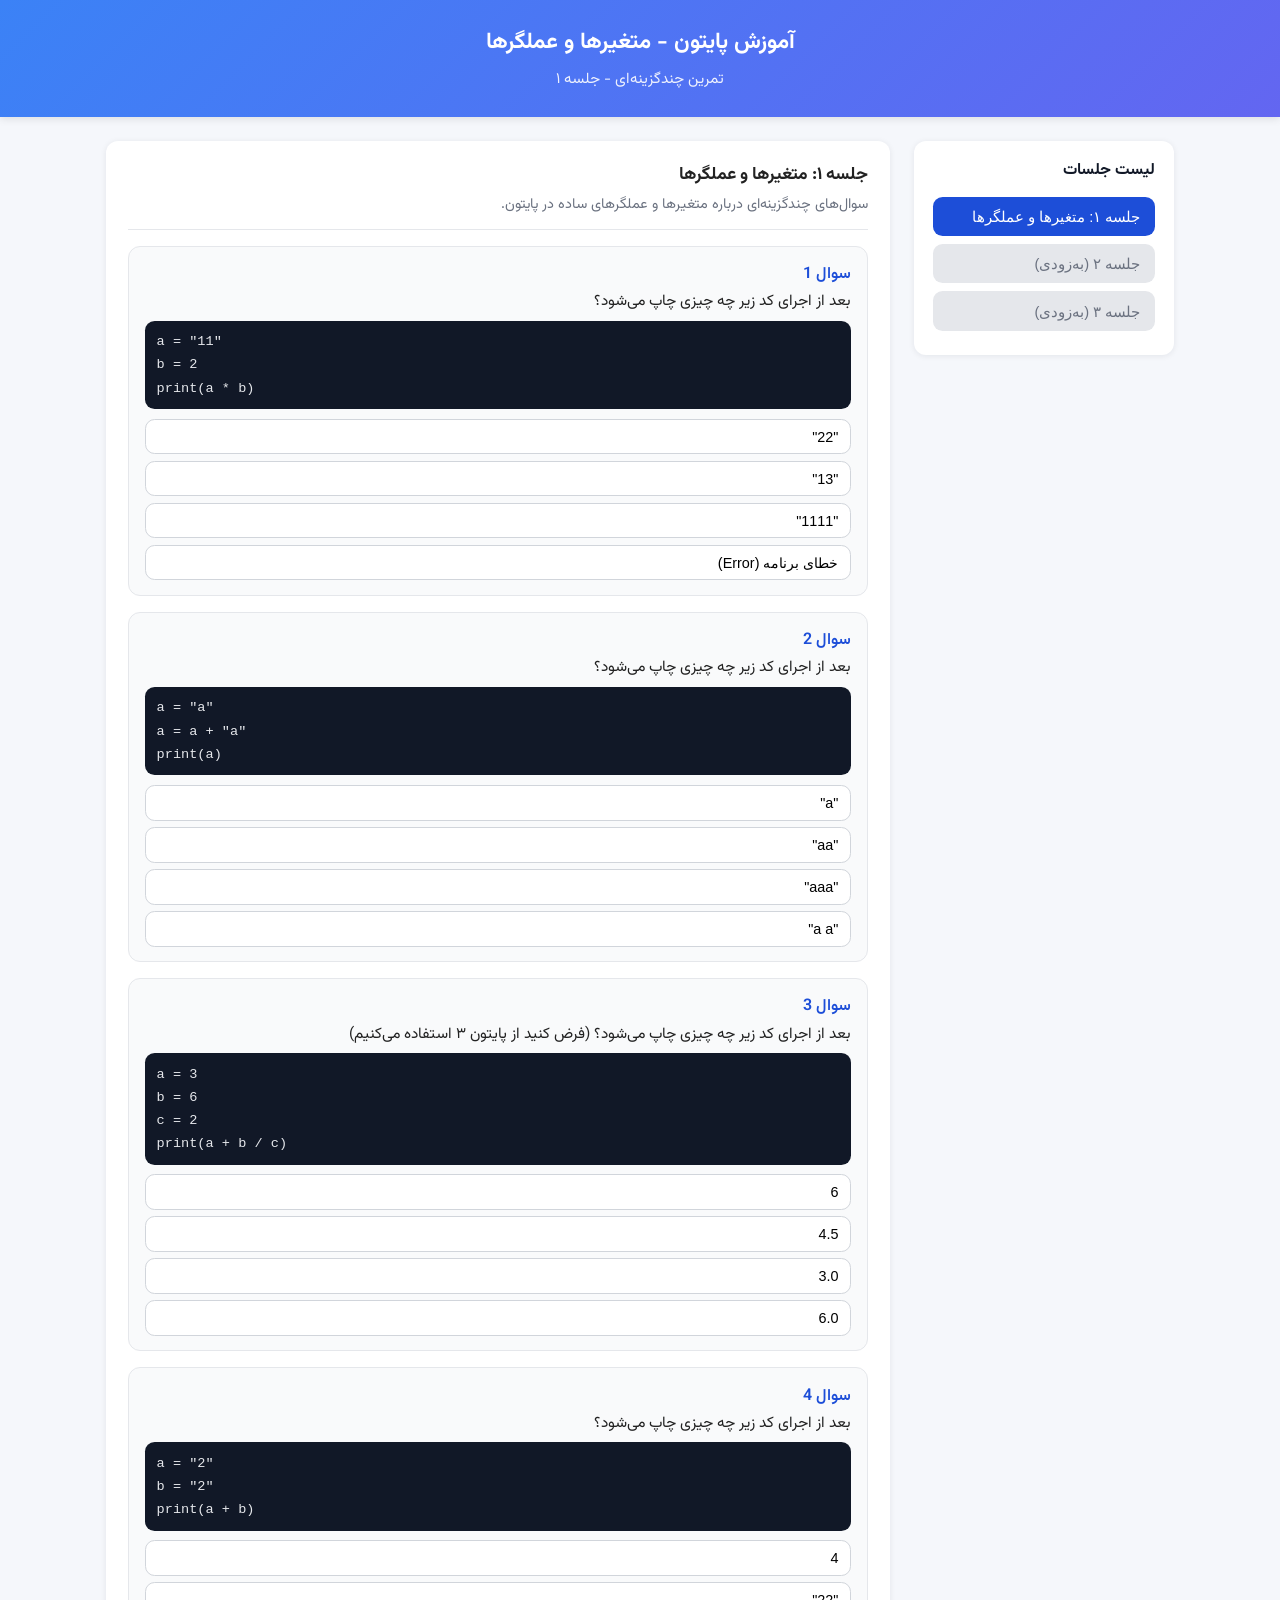
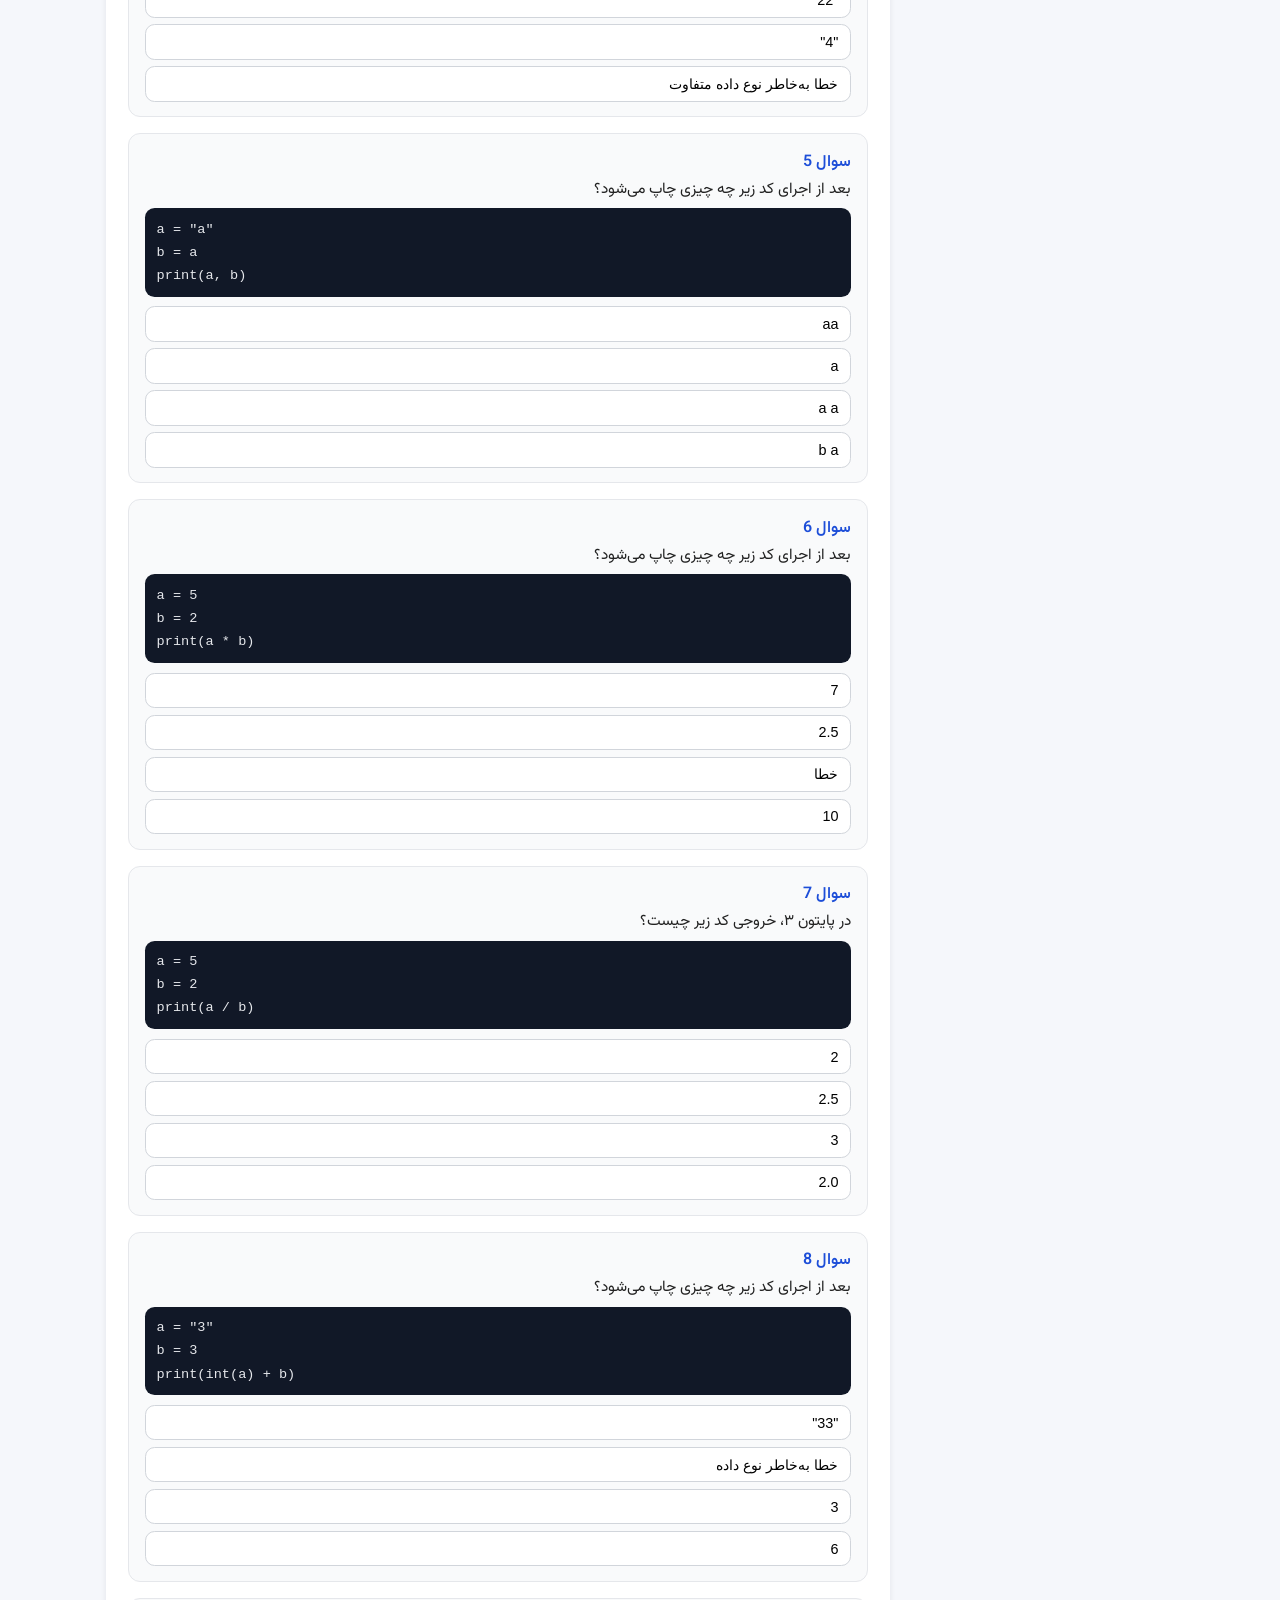
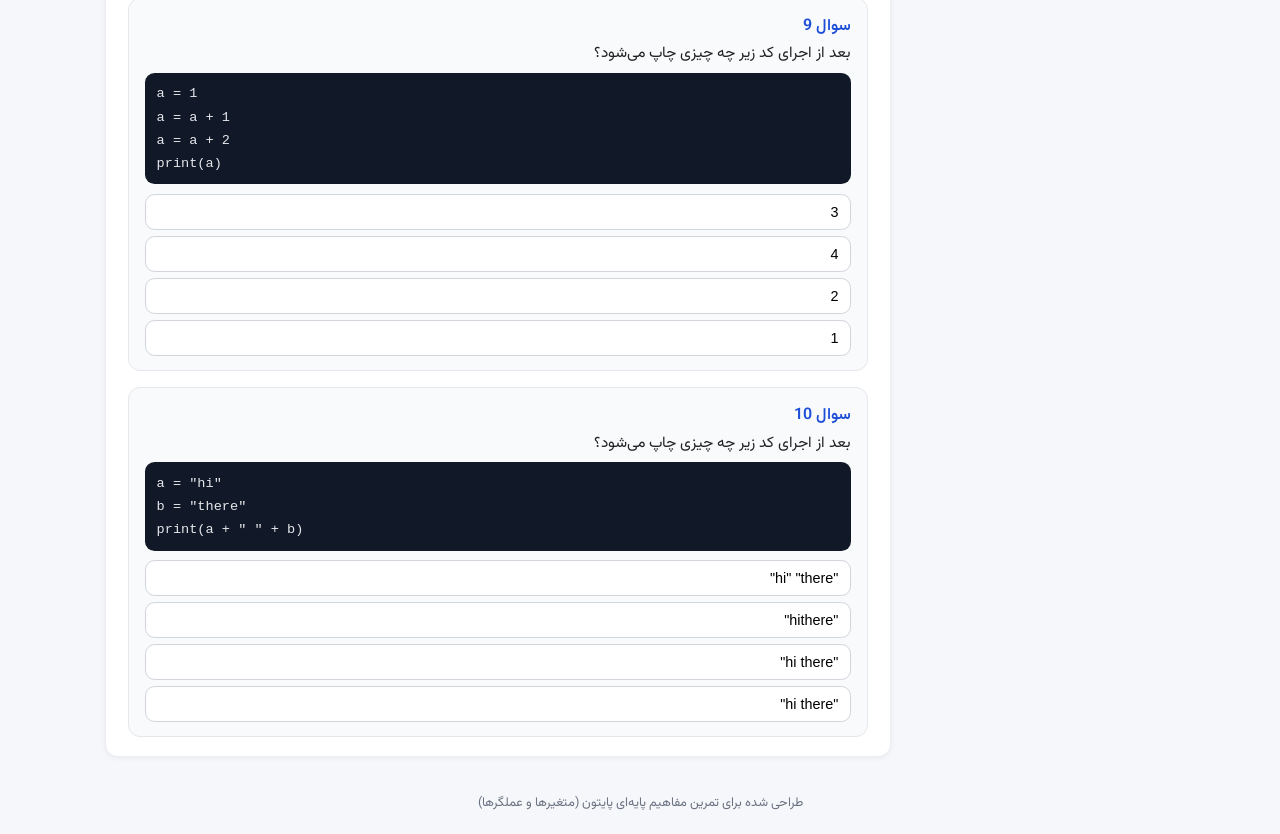
==== index.html @ 1d9e55fb "init project" ====
<!DOCTYPE html>
<html lang="fa" dir="rtl">
<head>
    <meta charset="UTF-8">
    <title>آموزش متغیرها و عملگرها - تمرین</title>
    <meta name="viewport" content="width=device-width, initial-scale=1.0">
    <link rel="stylesheet" href="styles.css">
</head>
<body>
<header class="site-header">
    <h1>آموزش پایتون - متغیرها و عملگرها</h1>
    <p>تمرین چندگزینه‌ای - جلسه ۱</p>
</header>

<main class="main-container">
    <aside class="sessions">
        <h2>لیست جلسات</h2>
        <ul>
            <li>
                <button class="session-btn active" data-session="1">
                    جلسه ۱: متغیرها و عملگرها
                </button>
            </li>
            <li>
                <button class="session-btn disabled" disabled>
                    جلسه ۲ (به‌زودی)
                </button>
            </li>
            <li>
                <button class="session-btn disabled" disabled>
                    جلسه ۳ (به‌زودی)
                </button>
            </li>
        </ul>
    </aside>

    <section class="content">
        <div id="session-title" class="session-title"></div>
        <div id="questions-container" class="questions-container">
            <!-- سوال‌ها به صورت داینامیک با جاوااسکریپت اینجا ساخته می‌شوند -->
        </div>
    </section>
</main>

<footer class="site-footer">
    <p>طراحی شده برای تمرین مفاهیم پایه‌ای پایتون (متغیرها و عملگرها)</p>
</footer>

<script src="script.js"></script>
</body>
</html>
---- styles.css ----
@import url("https://fonts.googleapis.com/css2?family=Vazirmatn:wght@300;400;600&display=swap");

* {
    box-sizing: border-box;
    margin: 0;
    padding: 0;
}

body {
    font-family: "Vazirmatn", system-ui, -apple-system, BlinkMacSystemFont, "Segoe UI", sans-serif;
    background: #f5f7fb;
    color: #222;
    line-height: 1.7;
    direction: rtl;
}

/* Header */

.site-header {
    background: linear-gradient(135deg, #3b82f6, #6366f1);
    color: #fff;
    padding: 1.5rem 1rem;
    text-align: center;
    box-shadow: 0 2px 8px rgba(0,0,0,0.1);
}

.site-header h1 {
    font-size: 1.4rem;
    margin-bottom: 0.3rem;
}

.site-header p {
    font-size: 0.95rem;
    opacity: 0.9;
}

/* Layout */

.main-container {
    display: flex;
    gap: 1.5rem;
    padding: 1.5rem 1rem;
    max-width: 1100px;
    margin: 0 auto;
}

/* Sessions sidebar */

.sessions {
    flex: 0 0 260px;
    background: #ffffff;
    border-radius: 0.75rem;
    padding: 1rem 1.2rem;
    box-shadow: 0 1px 6px rgba(15,23,42,0.08);
    height: fit-content;
}

.sessions h2 {
    font-size: 1rem;
    margin-bottom: 0.8rem;
    color: #111827;
}

.sessions ul {
    list-style: none;
}

.session-btn {
    width: 100%;
    text-align: right;
    border: none;
    padding: 0.7rem 0.9rem;
    margin-bottom: 0.5rem;
    border-radius: 0.6rem;
    background: #eff6ff;
    color: #1d4ed8;
    font-size: 0.92rem;
    cursor: pointer;
    transition: all 0.2s ease;
}

.session-btn:hover {
    background: #dbeafe;
}

.session-btn.active {
    background: #1d4ed8;
    color: #ffffff;
}

.session-btn.disabled {
    background: #e5e7eb;
    color: #6b7280;
    cursor: not-allowed;
}

/* Content */

.content {
    flex: 1;
    background: #ffffff;
    border-radius: 0.75rem;
    padding: 1.2rem 1.4rem;
    box-shadow: 0 1px 6px rgba(15,23,42,0.08);
}

.session-title {
    margin-bottom: 1rem;
    border-bottom: 1px solid #e5e7eb;
    padding-bottom: 0.7rem;
}

.session-title h2 {
    font-size: 1.1rem;
    margin-bottom: 0.2rem;
}

.session-title p {
    font-size: 0.9rem;
    color: #6b7280;
}

/* Questions */

.questions-container {
    display: flex;
    flex-direction: column;
    gap: 1rem;
}

.question-card {
    border-radius: 0.75rem;
    border: 1px solid #e5e7eb;
    padding: 0.9rem 1rem;
    background: #f9fafb;
}

.question-header {
    margin-bottom: 0.6rem;
}

.question-number {
    font-weight: 600;
    color: #1d4ed8;
    margin-left: 0.4rem;
}

.question-text {
    font-size: 0.96rem;
    margin-bottom: 0.4rem;
}

.code-block {
    background: #111827;
    color: #e5e7eb;
    padding: 0.6rem 0.7rem;
    border-radius: 0.6rem;
    font-family: "Consolas","Courier New",monospace;
    font-size: 0.85rem;
    direction: ltr;
    text-align: left;
    white-space: pre-wrap;
    margin-top: 0.2rem;
}

.options-list {
    list-style: none;
    margin-top: 0.6rem;
    display: flex;
    flex-direction: column;
    gap: 0.4rem;
}

.option-btn {
    width: 100%;
    text-align: right;
    border-radius: 0.6rem;
    padding: 0.55rem 0.7rem;
    border: 1px solid #d1d5db;
    background: #ffffff;
    font-size: 0.9rem;
    cursor: pointer;
    transition: all 0.15s ease;
}

.option-btn:hover {
    background: #f3f4f6;
}

.option-btn.correct {
    border-color: #16a34a;
    background: #ecfdf3;
    color: #166534;
}

.option-btn.incorrect {
    border-color: #dc2626;
    background: #fef2f2;
    color: #991b1b;
}

.explanation {
    margin-top: 0.5rem;
    padding: 0.55rem 0.7rem;
    border-radius: 0.6rem;
    background: #eff6ff;
    color: #1f2937;
    font-size: 0.86rem;
    border: 1px dashed #93c5fd;
}

/* Footer */

.site-footer {
    text-align: center;
    font-size: 0.8rem;
    color: #6b7280;
    padding: 0.8rem 1rem 1.2rem;
}

/* Responsive */

@media (max-width: 900px) {
    .main-container {
        flex-direction: column;
    }

    .sessions {
        width: 100%;
        order: 2;
    }

    .content {
        order: 1;
    }
}

@media (max-width: 600px) {
    .site-header h1 {
        font-size: 1.15rem;
    }

    .site-header p {
        font-size: 0.85rem;
    }

    .main-container {
        padding: 1rem 0.5rem;
    }

    .content,
    .sessions {
        padding: 0.9rem 1rem;
        border-radius: 0.65rem;
    }

    .question-card {
        padding: 0.7rem 0.8rem;
    }

    .code-block {
        font-size: 0.8rem;
    }
}
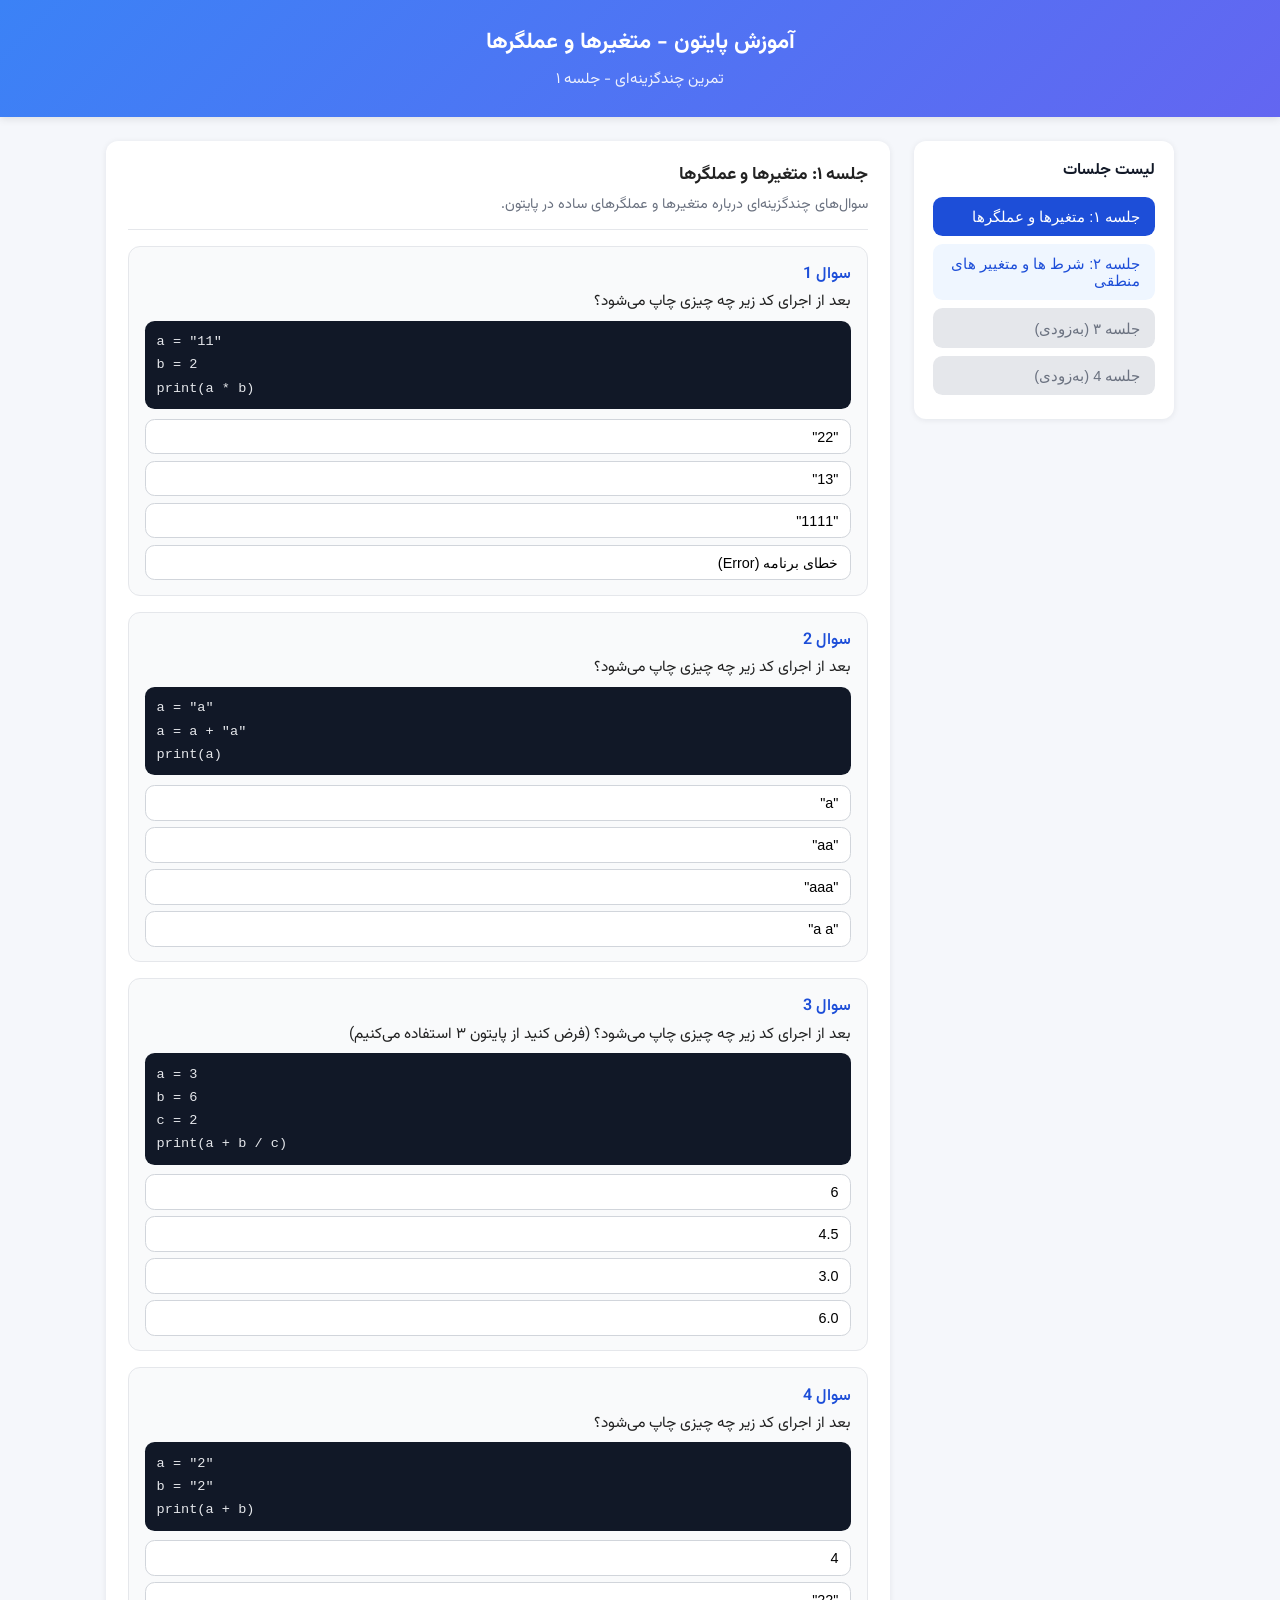
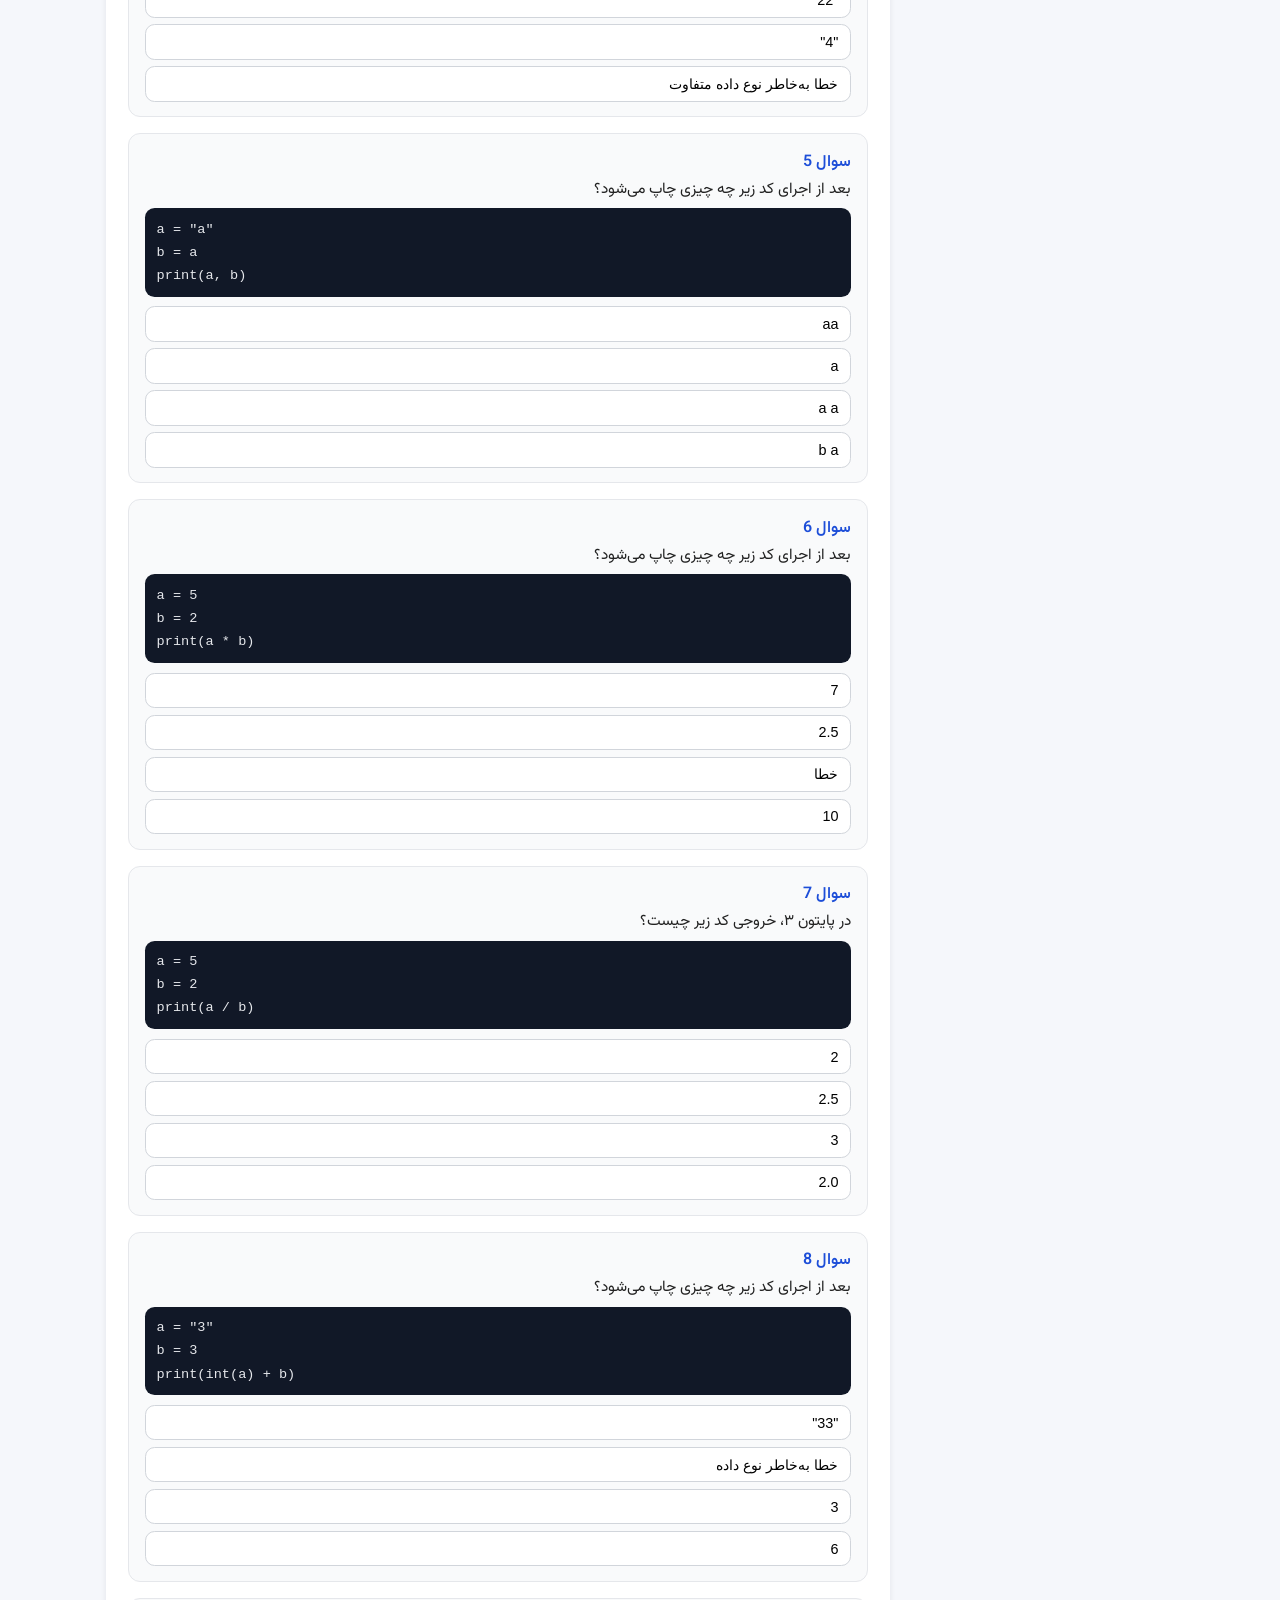
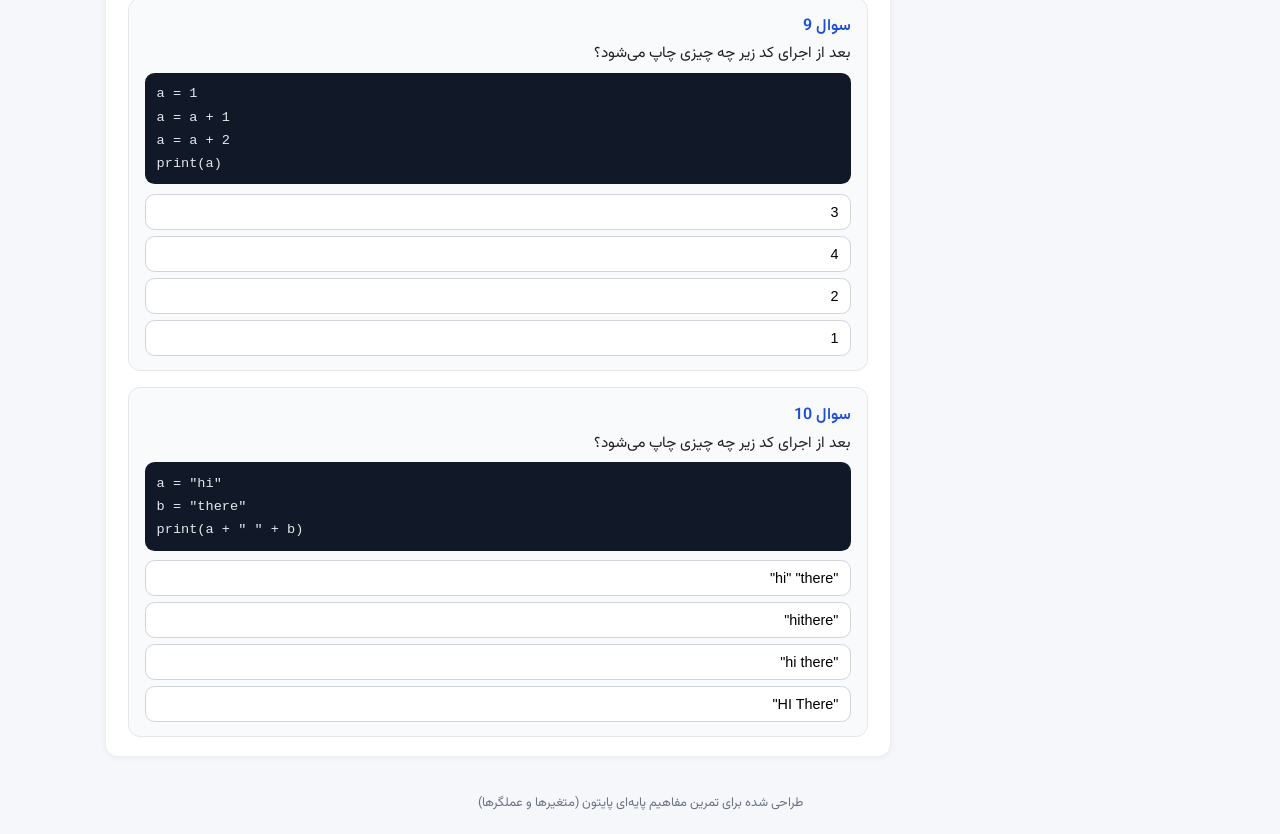
==== commit ecb7d017: "second session added" ====
--- a/index.html
+++ b/index.html
@@ -22,13 +22,18 @@
                 </button>
             </li>
             <li>
-                <button class="session-btn disabled" disabled>
-                    جلسه ۲ (به‌زودی)
+                <button class="session-btn" data-session="2">
+                    جلسه ۲: شرط ها و متغییر های منطقی
                 </button>
             </li>
             <li>
                 <button class="session-btn disabled" disabled>
                     جلسه ۳ (به‌زودی)
+                </button>
+            </li>
+            <li>
+                <button class="session-btn disabled" disabled>
+                    جلسه 4 (به‌زودی)
                 </button>
             </li>
         </ul>
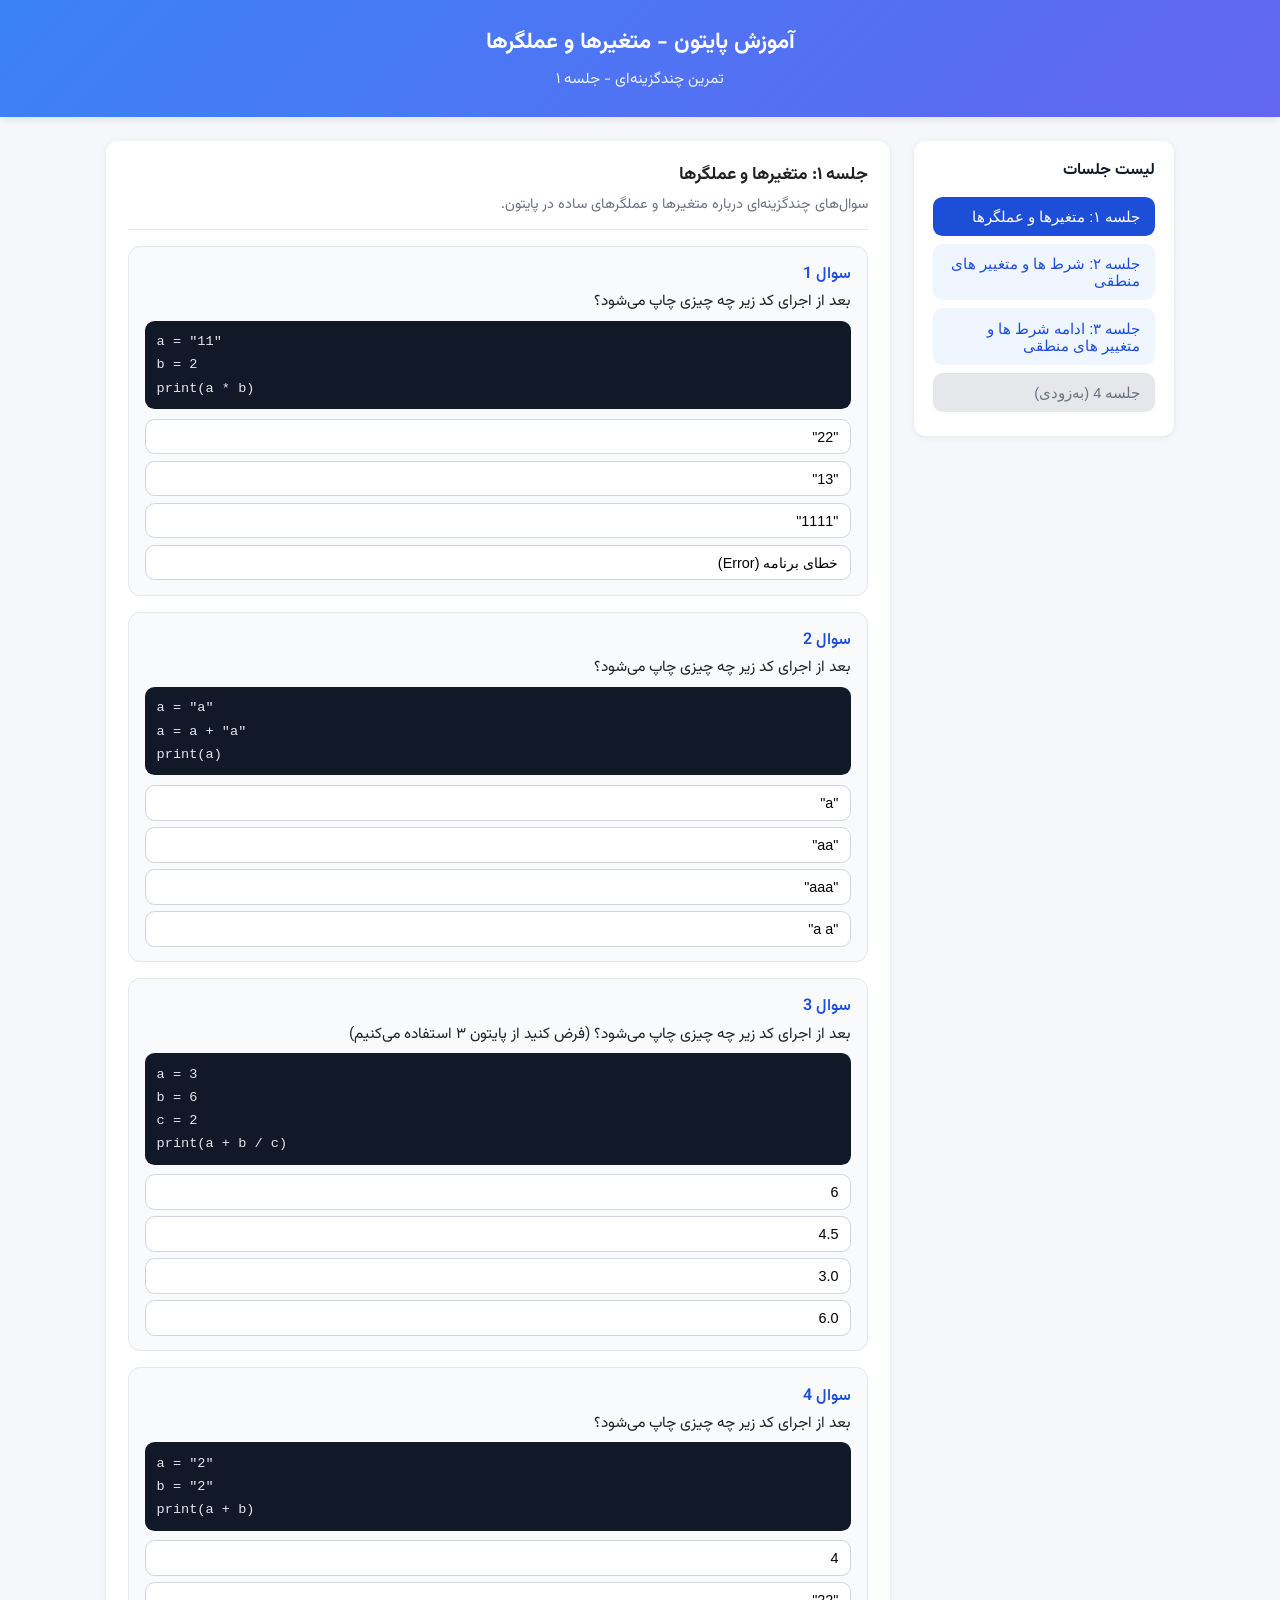
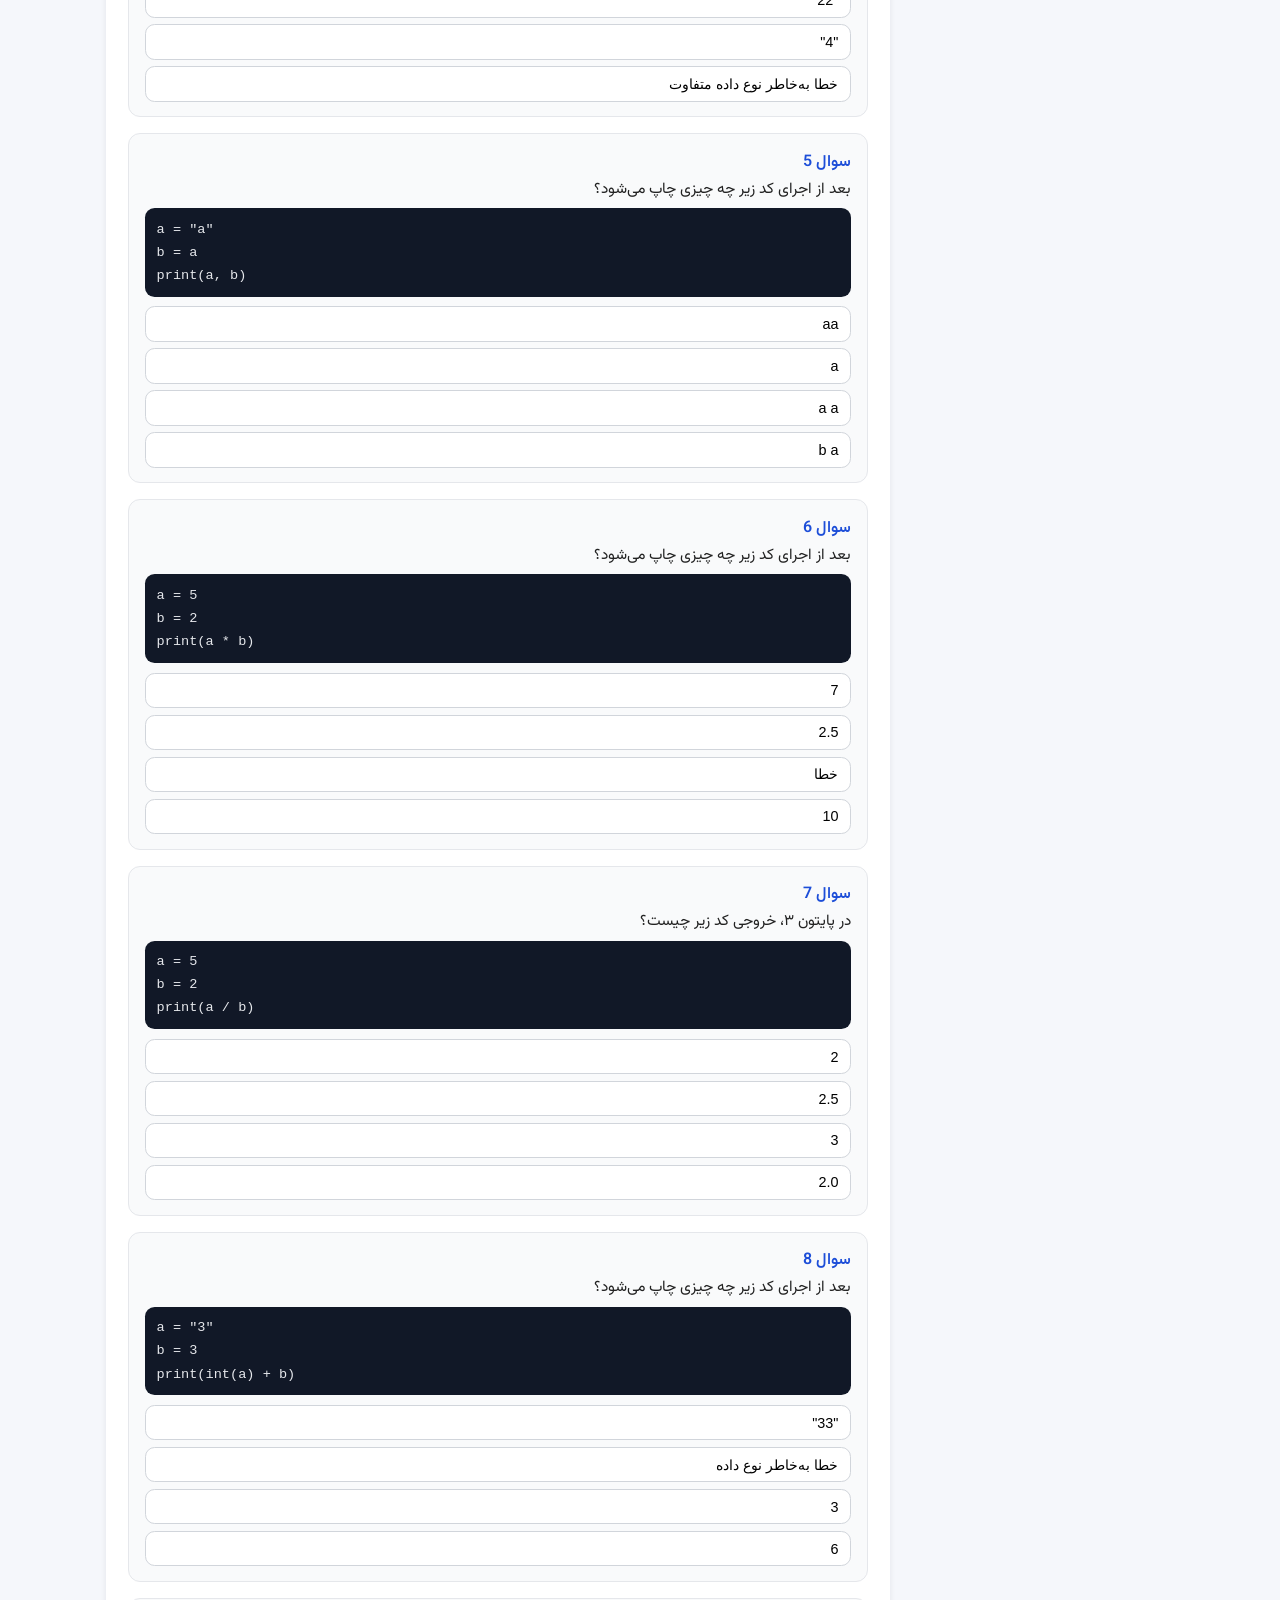
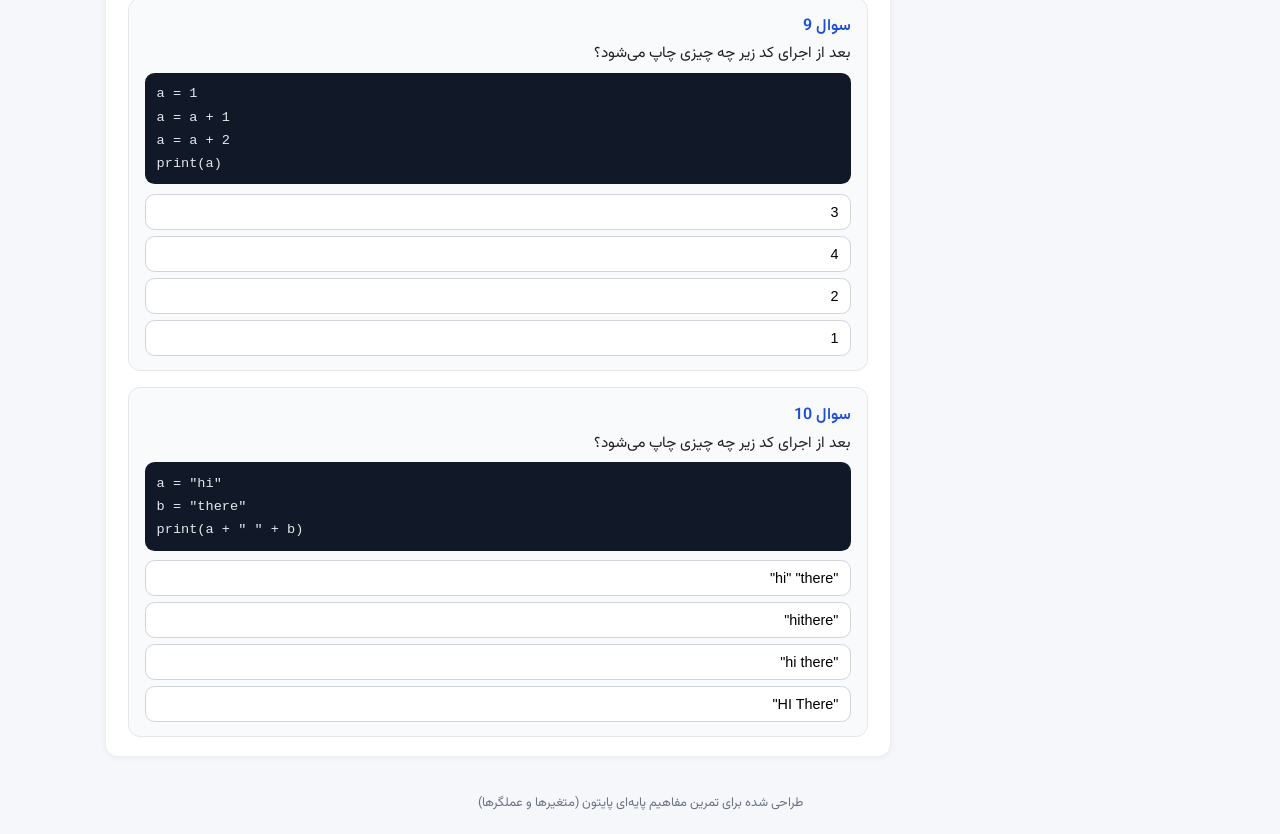
==== commit d41810c3: "fix" ====
--- a/index.html
+++ b/index.html
@@ -27,8 +27,8 @@
                 </button>
             </li>
             <li>
-                <button class="session-btn disabled" disabled>
-                    جلسه ۳ (به‌زودی)
+                <button class="session-btn" data-session="3">
+                    جلسه ۳: ادامه شرط ها و متغییر های منطقی
                 </button>
             </li>
             <li>
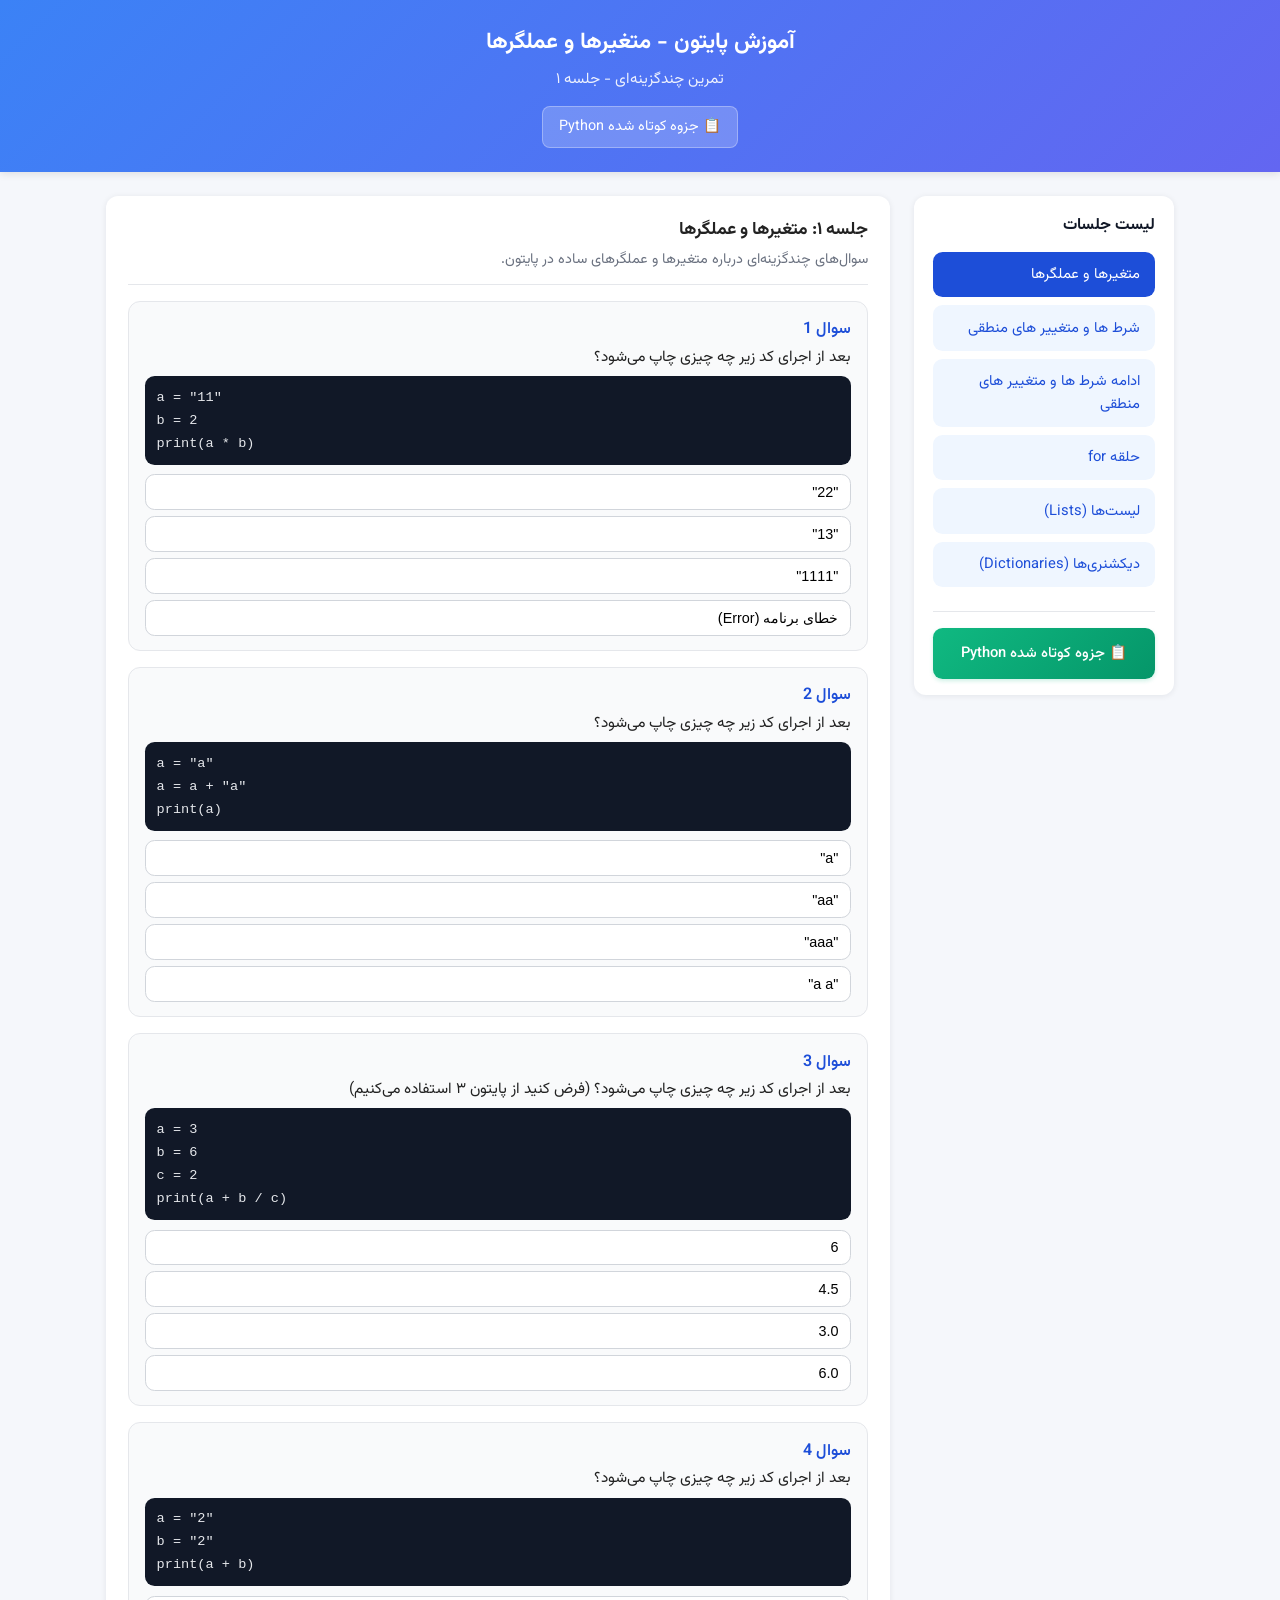
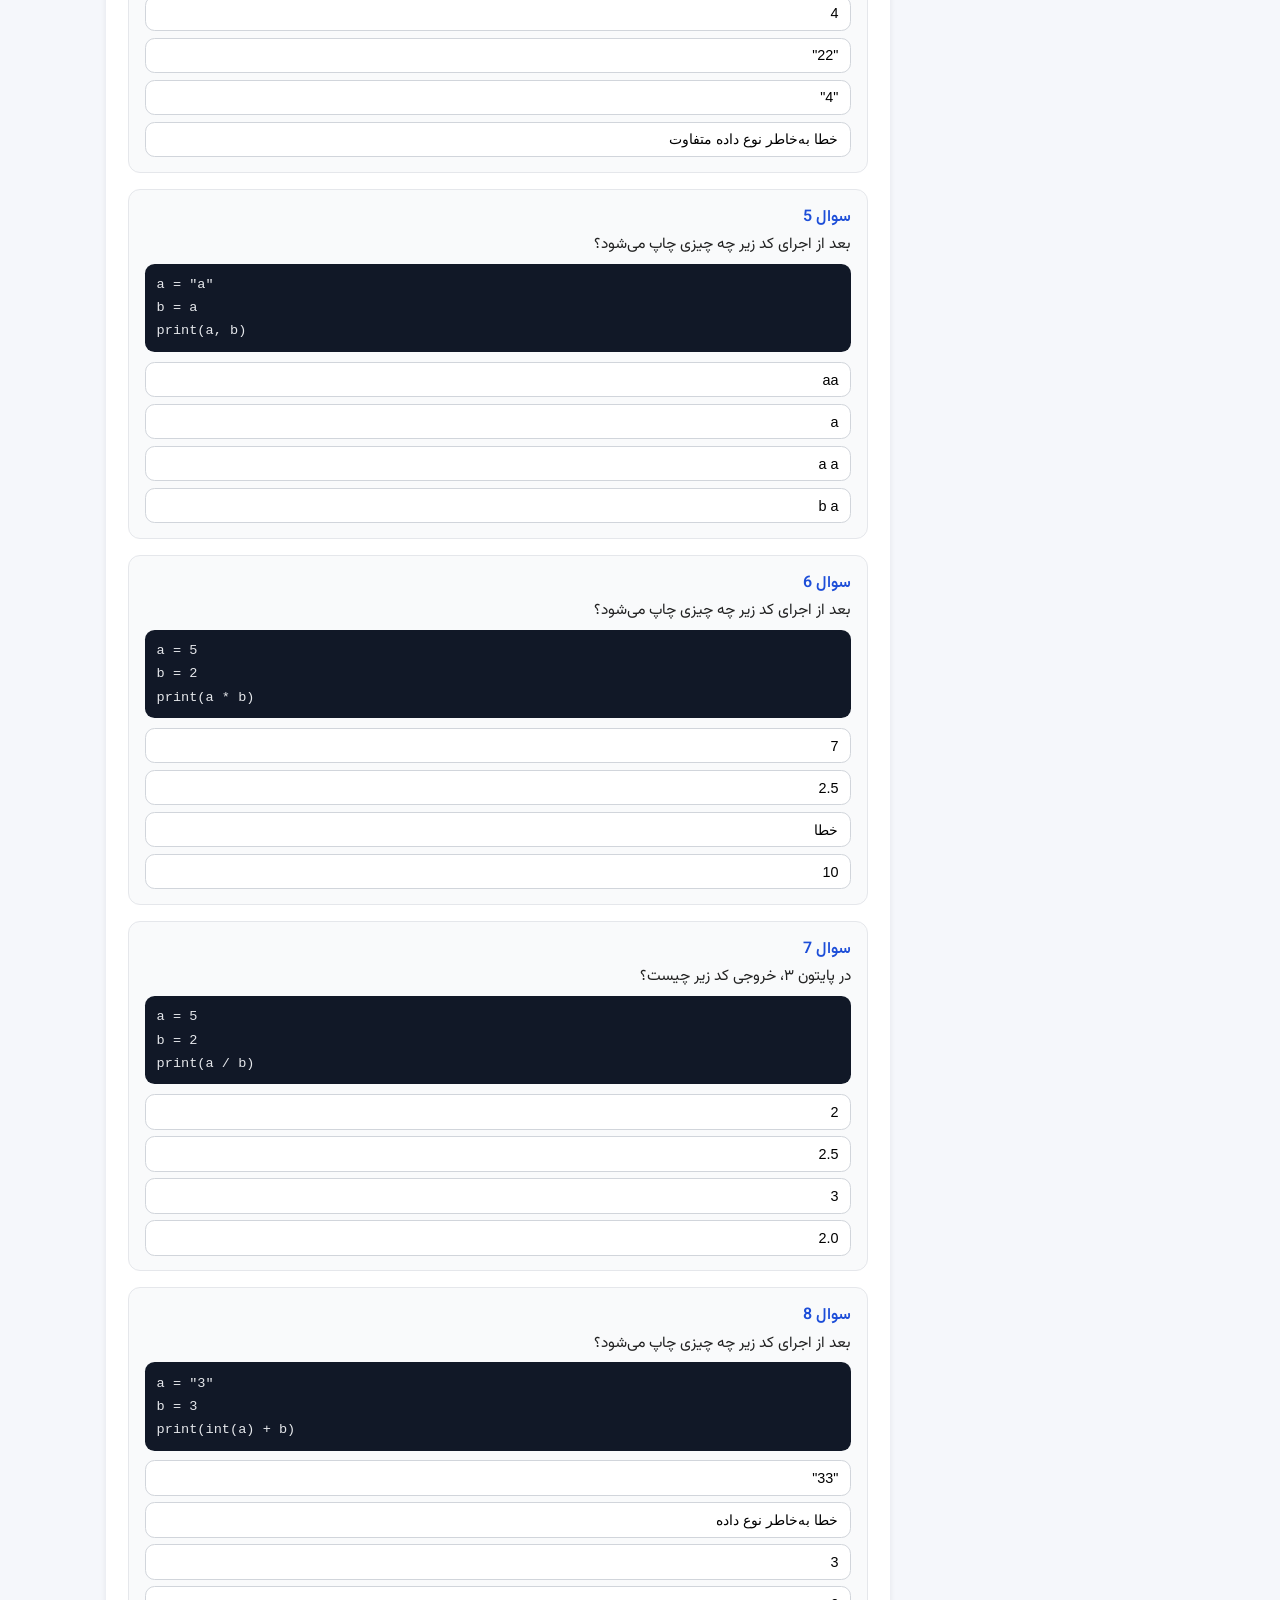
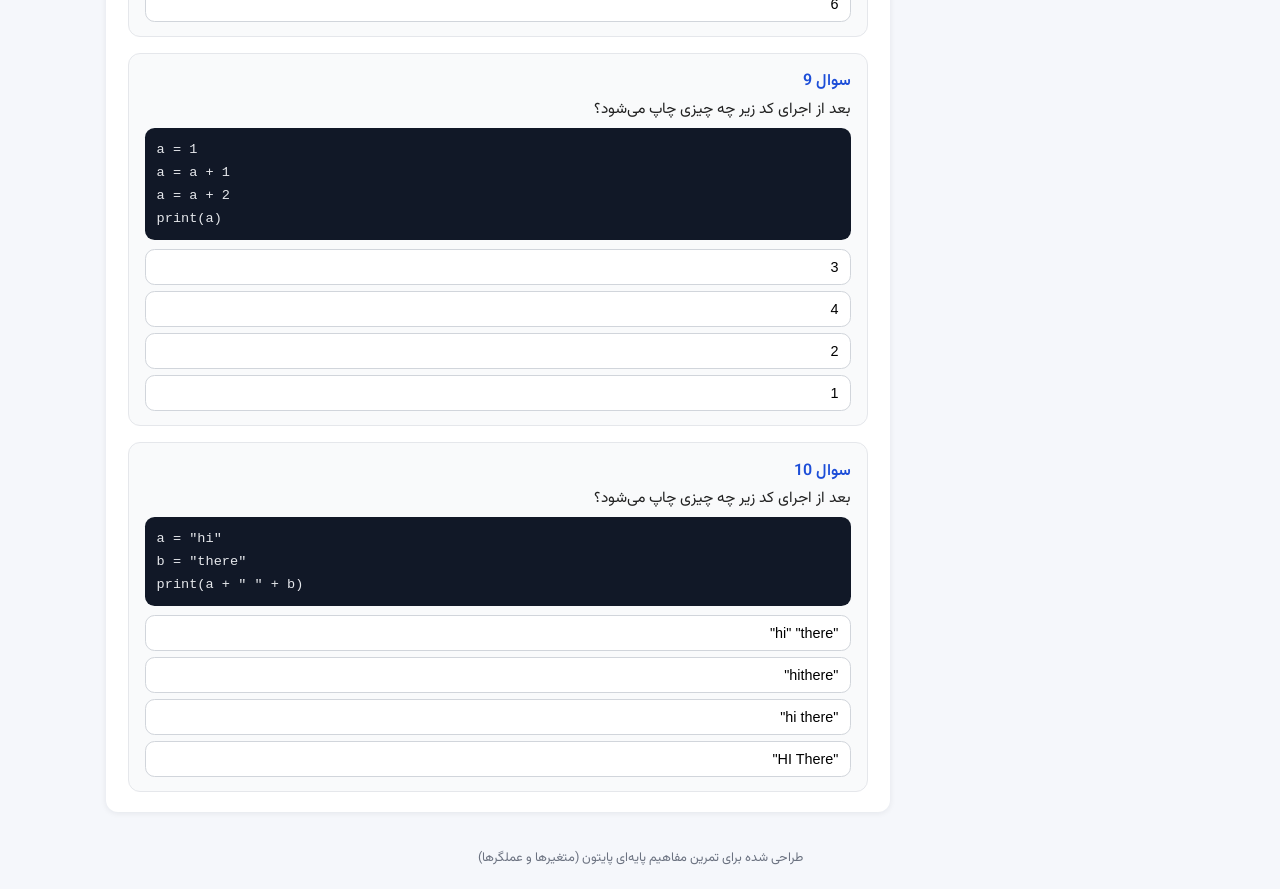
==== commit 712e718c: "up to session 6 + cheat sheet" ====
--- a/index.html
+++ b/index.html
@@ -10,6 +10,9 @@
 <header class="site-header">
     <h1>آموزش پایتون - متغیرها و عملگرها</h1>
     <p>تمرین چندگزینه‌ای - جلسه ۱</p>
+    <nav class="header-nav">
+        <a href="cheat_sheet.html" class="cheat-sheet-link" target="_blank">📋 جزوه کوتاه شده Python</a>
+    </nav>
 </header>
 
 <main class="main-container">
@@ -18,23 +21,38 @@
         <ul>
             <li>
                 <button class="session-btn active" data-session="1">
-                    جلسه ۱: متغیرها و عملگرها
+                     متغیرها و عملگرها
                 </button>
             </li>
             <li>
                 <button class="session-btn" data-session="2">
-                    جلسه ۲: شرط ها و متغییر های منطقی
+                     شرط ها و متغییر های منطقی
                 </button>
             </li>
             <li>
                 <button class="session-btn" data-session="3">
-                    جلسه ۳: ادامه شرط ها و متغییر های منطقی
+                     ادامه شرط ها و متغییر های منطقی
                 </button>
             </li>
             <li>
-                <button class="session-btn disabled" disabled>
-                    جلسه 4 (به‌زودی)
+                <button class="session-btn" data-session="4">
+                     حلقه for 
                 </button>
+            </li>
+            <li>
+                <button class="session-btn" data-session="5">
+                     لیست‌ها (Lists)
+                </button>
+            </li>
+            <li>
+                <button class="session-btn" data-session="6">
+                     دیکشنری‌ها (Dictionaries)
+                </button>
+            </li>
+            <li class="sidebar-cheat-sheet">
+                <a href="cheat_sheet.html" class="cheat-sheet-sidebar-link" target="_blank">
+                    📋 جزوه کوتاه شده Python
+                </a>
             </li>
         </ul>
     </aside>
--- a/styles.css
+++ b/styles.css
@@ -32,6 +32,28 @@
 .site-header p {
     font-size: 0.95rem;
     opacity: 0.9;
+}
+
+.header-nav {
+    margin-top: 0.8rem;
+}
+
+.cheat-sheet-link {
+    display: inline-block;
+    background: rgba(255, 255, 255, 0.2);
+    color: #fff;
+    text-decoration: none;
+    padding: 0.5rem 1rem;
+    border-radius: 0.5rem;
+    font-size: 0.9rem;
+    transition: all 0.3s ease;
+    border: 1px solid rgba(255, 255, 255, 0.3);
+}
+
+.cheat-sheet-link:hover {
+    background: rgba(255, 255, 255, 0.3);
+    transform: translateY(-2px);
+    box-shadow: 0 4px 12px rgba(0, 0, 0, 0.15);
 }
 
 /* Layout */
@@ -75,6 +97,7 @@
     background: #eff6ff;
     color: #1d4ed8;
     font-size: 0.92rem;
+    font-family: inherit;
     cursor: pointer;
     transition: all 0.2s ease;
 }
@@ -92,6 +115,36 @@
     background: #e5e7eb;
     color: #6b7280;
     cursor: not-allowed;
+}
+
+.sidebar-cheat-sheet {
+    margin-top: 1rem;
+    padding-top: 1rem;
+    border-top: 1px solid #e5e7eb;
+}
+
+.cheat-sheet-sidebar-link {
+    display: block;
+    width: 100%;
+    text-align: center;
+    background: linear-gradient(135deg, #10b981, #059669);
+    color: #fff;
+    text-decoration: none;
+    padding: 0.8rem 0.9rem;
+    border-radius: 0.6rem;
+    font-size: 0.92rem;
+    font-family: inherit;
+    transition: all 0.3s ease;
+    border: none;
+    cursor: pointer;
+    font-weight: 500;
+    box-shadow: 0 2px 4px rgba(16, 185, 129, 0.2);
+}
+
+.cheat-sheet-sidebar-link:hover {
+    background: linear-gradient(135deg, #059669, #047857);
+    transform: translateY(-2px);
+    box-shadow: 0 4px 8px rgba(16, 185, 129, 0.3);
 }
 
 /* Content */
